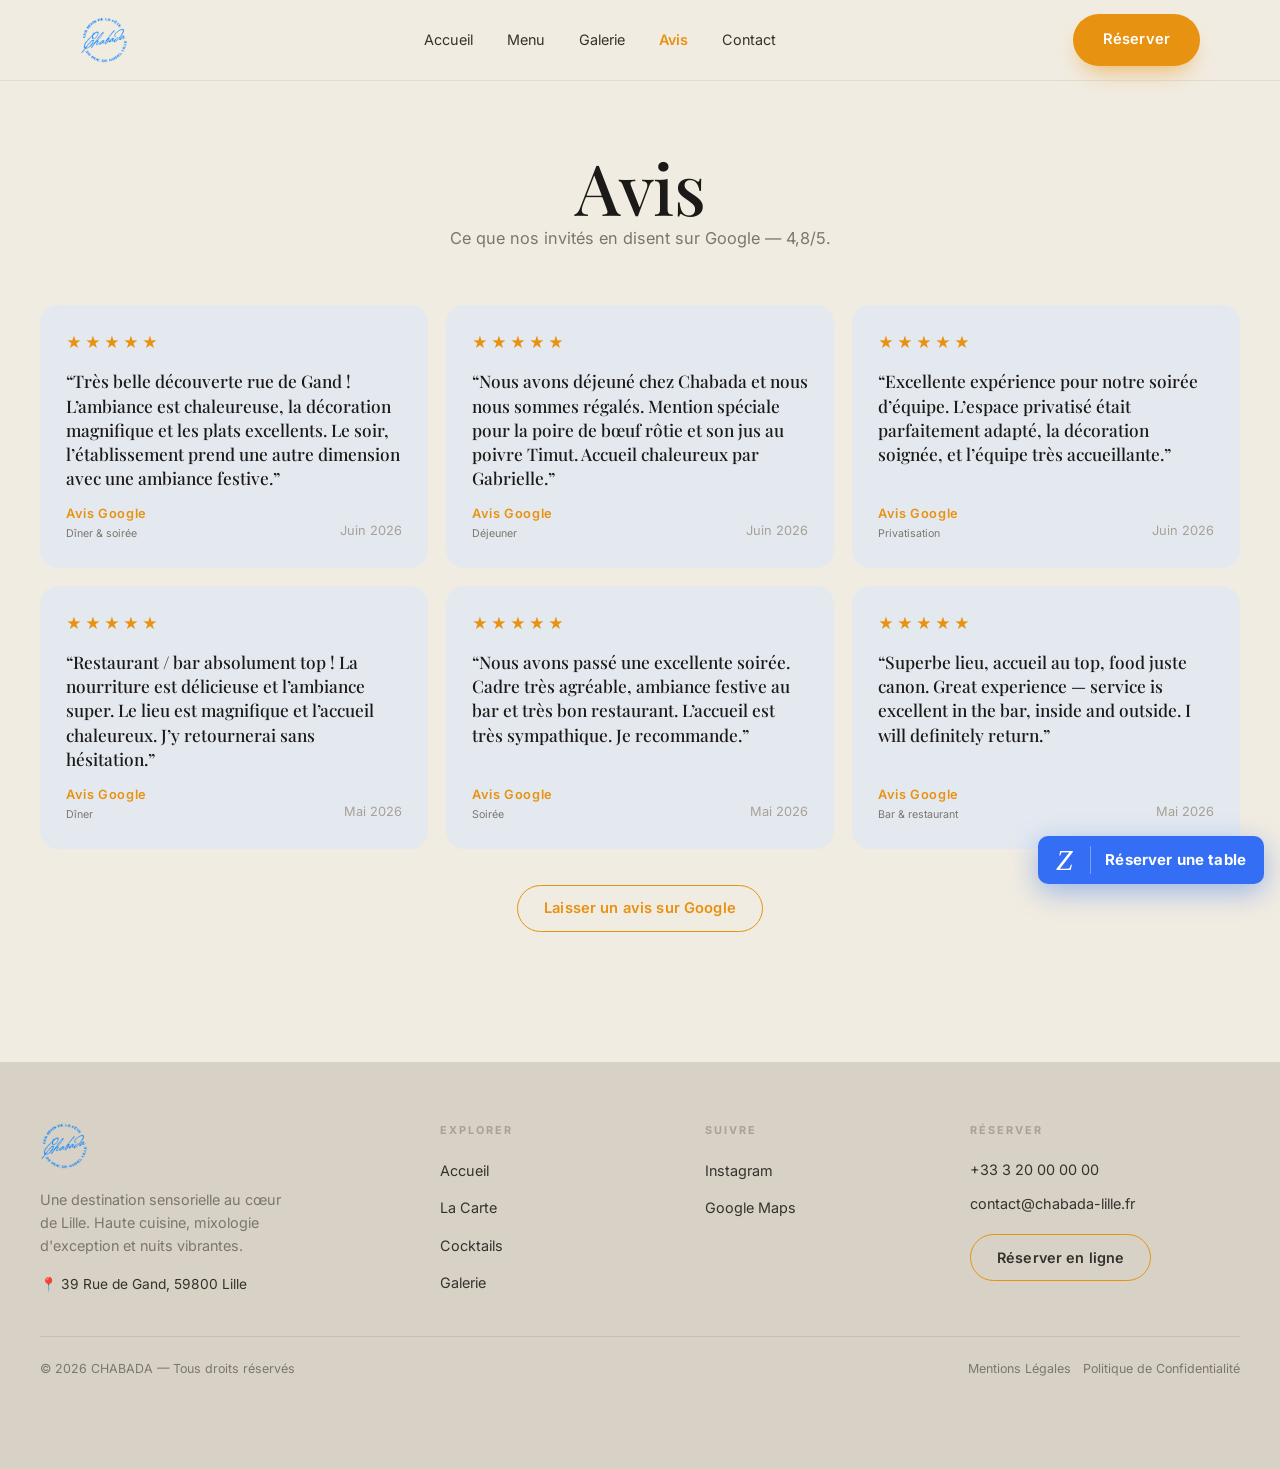
==== avis.html @ d6d0cbfa "Initial commit: site CHABADA pour démo Co-authored-by: Cursor <cursoragent@cursor.com>" ====
<!DOCTYPE html>
<html lang="fr">
<head>
<meta charset="UTF-8" />
<meta name="viewport" content="width=device-width, initial-scale=1.0" />
<title>Avis — CHABADA · Lille</title>
<meta name="description" content="Avis Google sur CHABADA à Lille. Découvrez les expériences partagées par nos invités, rue de Gand." />
<link rel="preconnect" href="https://fonts.googleapis.com" />
<link rel="preconnect" href="https://fonts.gstatic.com" crossorigin />
<link href="https://fonts.googleapis.com/css2?family=Playfair+Display:wght@400;500;600;700&family=Inter:wght@400;500;600&family=Great+Vibes&display=swap" rel="stylesheet" />
<link rel="stylesheet" href="styles.css" />
<link rel="icon" href="favicon.png" />
</head>
<body>

<header class="nav" id="nav">
  <div class="wrap">
    <a class="brand" href="index.html"><img class="brand-badge" src="logo.png" alt="CHABADA — Les sens de la fête" /></a>
    <nav><ul class="nav-links">
      <li><a href="index.html">Accueil</a></li>
      <li><a href="carte.html">Menu</a></li>
      <li><a href="galerie.html">Galerie</a></li>
      <li><a href="avis.html" class="active">Avis</a></li>
      <li><a href="contact.html">Contact</a></li>
    </ul></nav>
    <div class="nav-right"><a href="https://bookings.zenchef.com/results?rid=385591" class="btn btn-primary" target="_blank" rel="noopener noreferrer">Réserver</a></div>
    <button class="nav-toggle" aria-label="Menu"><span></span><span></span><span></span></button>
  </div>
</header>

<section class="wrap page-head avis-head">
  <h1 class="display">Avis</h1>
  <p class="section-lead">Ce que nos invités en disent sur Google — 4,8/5.</p>
</section>

<section class="wrap section" style="padding-top:44px;">
  <div class="reviews-grid reveal">
    <div class="review">
      <div class="stars">★★★★★</div>
      <q>Très belle découverte rue de Gand ! L’ambiance est chaleureuse, la décoration magnifique et les plats excellents. Le soir, l’établissement prend une autre dimension avec une ambiance festive.</q>
      <div class="review-foot"><span class="who">Avis Google<small>Dîner &amp; soirée</small></span><span class="when">Juin 2026</span></div>
    </div>
    <div class="review">
      <div class="stars">★★★★★</div>
      <q>Nous avons déjeuné chez Chabada et nous nous sommes régalés. Mention spéciale pour la poire de bœuf rôtie et son jus au poivre Timut. Accueil chaleureux par Gabrielle.</q>
      <div class="review-foot"><span class="who">Avis Google<small>Déjeuner</small></span><span class="when">Juin 2026</span></div>
    </div>
    <div class="review">
      <div class="stars">★★★★★</div>
      <q>Excellente expérience pour notre soirée d’équipe. L’espace privatisé était parfaitement adapté, la décoration soignée, et l’équipe très accueillante.</q>
      <div class="review-foot"><span class="who">Avis Google<small>Privatisation</small></span><span class="when">Juin 2026</span></div>
    </div>
    <div class="review">
      <div class="stars">★★★★★</div>
      <q>Restaurant / bar absolument top ! La nourriture est délicieuse et l’ambiance super. Le lieu est magnifique et l’accueil chaleureux. J’y retournerai sans hésitation.</q>
      <div class="review-foot"><span class="who">Avis Google<small>Dîner</small></span><span class="when">Mai 2026</span></div>
    </div>
    <div class="review">
      <div class="stars">★★★★★</div>
      <q>Nous avons passé une excellente soirée. Cadre très agréable, ambiance festive au bar et très bon restaurant. L’accueil est très sympathique. Je recommande.</q>
      <div class="review-foot"><span class="who">Avis Google<small>Soirée</small></span><span class="when">Mai 2026</span></div>
    </div>
    <div class="review">
      <div class="stars">★★★★★</div>
      <q>Superbe lieu, accueil au top, food juste canon. Great experience — service is excellent in the bar, inside and outside. I will definitely return.</q>
      <div class="review-foot"><span class="who">Avis Google<small>Bar &amp; restaurant</small></span><span class="when">Mai 2026</span></div>
    </div>
  </div>
  <div class="avis-cta reveal"><a href="https://share.google/hMv1XoTxmGASfq7OC" class="btn btn-ghost" target="_blank" rel="noopener noreferrer">Laisser un avis sur Google</a></div>
</section>

<footer class="footer">
  <div class="wrap footer-main">
    <div class="about">
      <img class="badge-sm" src="logo.png" alt="CHABADA" />
      <p>Une destination sensorielle au cœur de Lille. Haute cuisine, mixologie d'exception et nuits vibrantes.</p>
      <div class="addr">📍 39 Rue de Gand, 59800 Lille</div>
    </div>
    <div class="fcol"><h5>Explorer</h5><ul><li><a href="index.html">Accueil</a></li><li><a href="carte.html">La Carte</a></li><li><a href="carte.html?tab=cocktails">Cocktails</a></li><li><a href="galerie.html">Galerie</a></li></ul></div>
    <div class="fcol"><h5>Suivre</h5><ul>
      <li><a href="https://www.instagram.com/chabada.lille?igsh=djIyaG9nZ2I1MGZv" target="_blank" rel="noopener noreferrer">Instagram</a></li>
      <li><a href="https://share.google/hMv1XoTxmGASfq7OC" target="_blank" rel="noopener noreferrer">Google Maps</a></li>
    </ul></div>
    <div class="fcol"><h5>Réserver</h5><div class="phone"><a href="tel:+33320000000">+33 3 20 00 00 00</a></div><div class="phone"><a href="mailto:contact@chabada-lille.fr">contact@chabada-lille.fr</a></div><a href="https://bookings.zenchef.com/results?rid=385591" class="btn btn-ghost" target="_blank" rel="noopener noreferrer">Réserver en ligne</a></div>
  </div>
  <div class="wrap footer-bottom">
    <span>© 2026 CHABADA — Tous droits réservés</span>
    <span><a href="mentions-legales.html">Mentions Légales</a> &nbsp; <a href="mentions-legales.html#donnees-personnelles">Politique de Confidentialité</a></span>
  </div>
</footer>

<script src="script.js"></script>
<div class="zc-widget-config" data-restaurant="385591" data-lang="fr" data-position="right" data-hide-default-button="true" data-auto-open="false" data-open-delay="0" aria-hidden="true"></div>
<div class="zenchef-reserve-anchor">
  <a class="zenchef-fab zenchef-fab--fixed" href="#" role="button" aria-label="Réserver une table — cliquer pour ouvrir">
    <span class="zenchef-fab__text">Réserver une table</span>
    <span class="zenchef-fab__divider" aria-hidden="true"></span>
    <span class="zenchef-fab__icon" aria-hidden="true">Z</span>
  </a>
</div>
<script src="js/zenchef-reserve.js"></script>
</body>
</html>
---- styles.css ----
/* ============================================================
   CHABADA — Restaurant, Lille
   Design system extracted from Figma
   ============================================================ */

:root {
  --cream:        #F1ECE2;
  --cream-2:      #ECE5D8;
  --card:         #DEE4EC;
  --card-2:       #E4E9F0;
  --ink:          #1B1A18;
  --ink-soft:     #35322D;
  --muted:        #7C776E;
  --muted-2:      #A7A196;
  --amber:        #E89211;
  --amber-hover:  #CE7E07;
  --footer:       #D8D2C6;
  --line:         rgba(27, 26, 24, 0.12);
  --line-soft:    rgba(27, 26, 24, 0.07);
  --radius:       18px;
  --radius-lg:    26px;
  --maxw:         1200px;
  --nav-h:        81px;
  --shadow:       0 24px 60px -30px rgba(27, 26, 24, 0.35);

  --font-serif: "Playfair Display", Georgia, "Times New Roman", serif;
  --font-sans:  "Inter", -apple-system, BlinkMacSystemFont, "Segoe UI", sans-serif;
  --font-script:"Great Vibes", cursive;
}

* { box-sizing: border-box; margin: 0; padding: 0; }

html { scroll-behavior: smooth; }

body {
  font-family: var(--font-sans);
  background: var(--cream);
  color: var(--ink);
  line-height: 1.6;
  -webkit-font-smoothing: antialiased;
  text-rendering: optimizeLegibility;
  overflow-x: hidden;
}

img { max-width: 100%; display: block; }
a { color: inherit; text-decoration: none; }
button { font-family: inherit; cursor: pointer; }

.wrap { width: 100%; max-width: var(--maxw); margin: 0 auto; padding: 0 40px; }

/* ---------- Typography ---------- */
.display {
  font-family: var(--font-serif);
  font-weight: 500;
  line-height: 1.05;
  letter-spacing: -0.01em;
  color: var(--ink);
}
h1.display { font-size: clamp(2.6rem, 6vw, 4.4rem); }
h2.display { font-size: clamp(2rem, 4vw, 2.9rem); }

.script { font-family: var(--font-script); font-weight: 400; }

.eyebrow {
  font-size: 0.72rem;
  letter-spacing: 0.22em;
  text-transform: uppercase;
  color: var(--amber);
  font-weight: 600;
}
.section-lead {
  color: var(--muted);
  max-width: 560px;
  font-size: 1.02rem;
  margin-top: 14px;
}

/* ---------- Buttons ---------- */
.btn {
  display: inline-flex;
  align-items: center;
  gap: 10px;
  border: none;
  border-radius: 999px;
  padding: 14px 30px;
  font-size: 0.92rem;
  font-weight: 600;
  letter-spacing: 0.01em;
  transition: transform .18s ease, background .18s ease, box-shadow .18s ease;
}
.btn-primary { background: var(--amber); color: #fff; box-shadow: 0 12px 24px -10px rgba(232,146,17,.7); }
.btn-primary:hover { background: var(--amber-hover); transform: translateY(-2px); }
.btn-ghost { background: transparent; border: 1.5px solid var(--amber); color: var(--amber); padding: 11px 26px; }
.btn-ghost:hover { background: var(--amber); color: #fff; }
.btn-block { width: 100%; justify-content: center; }
.btn-lg { padding: 17px 40px; }

/* ---------- Top navigation ---------- */
.nav {
  position: sticky;
  top: 0;
  z-index: 50;
  height: var(--nav-h);
  display: flex;
  align-items: center;
  background: rgba(241, 236, 226, 0.82);
  backdrop-filter: blur(14px);
  border-bottom: 1px solid var(--line-soft);
}
.nav .wrap { display: flex; align-items: center; justify-content: space-between; }
.brand { display: flex; align-items: center; gap: 12px; }
.brand-badge { width: 48px; height: 48px; object-fit: contain; display: block; }
.nav-links { display: flex; gap: 34px; list-style: none; }
.nav-links a {
  font-size: 0.9rem;
  color: var(--ink-soft);
  position: relative;
  padding: 4px 0;
  transition: color .15s ease;
}
.nav-links a:hover { color: var(--ink); }
.nav-links a.active { color: var(--amber); font-weight: 600; }
.nav-right { display: flex; align-items: center; gap: 22px; }
.nav-toggle { display: none; background: none; border: none; }
.nav-toggle span { display: block; width: 24px; height: 2px; background: var(--ink); margin: 5px 0; transition: .25s; }

/* ---------- Hero (home) ---------- */
.hero {
  position: relative;
  min-height: 540px;
  border-radius: 0;
  overflow: hidden;
  display: flex;
  align-items: center;
  justify-content: center;
  text-align: center;
  color: #fff;
  margin-top: 24px;
}
.hero-media { position: absolute; inset: 0; }
.hero-media img { width: 100%; height: 100%; object-fit: cover; }
.hero-media::after {
  content: "";
  position: absolute; inset: 0;
  background: rgba(10,8,6,.55);
}
.hero-inner { position: relative; z-index: 2; padding: 40px 24px; }
.hero .eyebrow { color: #f0c987; }
.hero h1 { color: #fff; margin: 6px 0 30px; }
.hero .script-mark { font-family: var(--font-script); font-size: 2.6rem; color: #f0c987; display: block; line-height: 1.1; }
.rounded-section { border-radius: var(--radius-lg); overflow: hidden; }

/* generic section spacing */
.section { padding: 90px 0; }
.section-head { margin-bottom: 46px; }
.section-head.center { text-align: center; }
.section-head.center .section-lead { margin-left: auto; margin-right: auto; }

/* ---------- Panels / cards ---------- */
.panel {
  background: var(--card);
  border-radius: var(--radius);
  padding: 36px;
}
.panel-2 { background: var(--card-2); }

/* Infos pratiques */
.infos .section-head { margin-bottom: 30px; }
.infos .info-grid { max-width: 920px; margin: 0 auto; gap: 18px; }
.infos .panel { padding: 28px 30px; }
.infos .panel h3 { font-size: 1.25rem; margin-bottom: 18px; }
.infos .info-list { gap: 12px; }
.info-grid { display: grid; grid-template-columns: 1fr 1fr; gap: 24px; margin-top: 34px; }
.info-list { list-style: none; display: grid; gap: 18px; }
.info-list li { display: flex; align-items: center; gap: 12px; color: var(--ink-soft); font-size: .95rem; }
.info-list .ico { flex: none; width: 8px; height: 8px; border-radius: 50%; background: var(--amber); margin: 0 6px; }
.panel h3 { font-family: var(--font-serif); font-size: 1.4rem; font-weight: 500; margin-bottom: 22px; display: flex; flex-wrap: wrap; align-items: center; gap: 10px 18px; }
.hours-row { display: flex; justify-content: space-between; padding: 6px 0; font-size: .95rem; color: var(--ink-soft); }
.hours-row .day { color: var(--muted); }
.status-open { font-family: var(--font-sans); color: var(--amber); font-size: .7rem; letter-spacing: .12em; text-transform: uppercase; font-weight: 600; padding: 6px 12px; border: 1px solid currentColor; border-radius: 999px; line-height: 1; }

/* ---------- Carte category cards (home) ---------- */
.carte-grid { display: grid; grid-template-columns: 1fr 1fr; gap: 18px; max-width: 920px; margin: 0 auto; }
.carte-card {
  position: relative;
  height: 190px;
  border-radius: var(--radius);
  overflow: hidden;
  display: flex;
  align-items: flex-end;
}
.carte-card img { position: absolute; inset: 0; width: 100%; height: 100%; object-fit: cover; transition: transform .6s ease; }
.carte-card::after { content:""; position:absolute; inset:0; background: linear-gradient(180deg, transparent 30%, rgba(8,6,4,.8) 100%); }
.carte-card span {
  position: relative; z-index: 2; color: #fff;
  font-family: var(--font-serif); font-size: 1.5rem; font-weight: 500;
  padding: 22px;
}
.carte-card:hover img { transform: scale(1.06); }

/* ---------- Contact / map / form ---------- */
.contact-grid { display: grid; grid-template-columns: 1fr 1fr; gap: 18px; max-width: 920px; margin: 0 auto; }
.map-card { border-radius: var(--radius); overflow: hidden; background: #e7e2d7; min-height: 260px; position: relative; }
.map-card img { width: 100%; height: 100%; object-fit: cover; filter: grayscale(.2); }
.map-meta { padding: 20px 4px 0; }
.map-meta .label { font-size: .68rem; letter-spacing: .18em; text-transform: uppercase; color: var(--muted-2); }
.map-meta .addr { font-family: var(--font-serif); font-size: 1.3rem; margin: 6px 0 16px; }

.form { display: grid; gap: 22px; }
.field { display: grid; gap: 8px; }
.field label { font-size: .68rem; letter-spacing: .16em; text-transform: uppercase; color: var(--muted); font-weight: 600; }
.field input, .field textarea, .field select {
  font-family: inherit; font-size: .98rem; color: var(--ink);
  background: transparent; border: none; border-bottom: 1.5px solid var(--line);
  padding: 10px 2px; outline: none; transition: border-color .2s;
}
.field input:focus, .field textarea:focus, .field select:focus { border-color: var(--amber); }
.field textarea { resize: vertical; min-height: 60px; }
.form-row { display: grid; grid-template-columns: 1fr 1fr; gap: 22px; }

/* ---------- La Carte (menu) ---------- */
.page-head .menu-mode { margin-top: 20px; }
.menu-mode {
  display: flex;
  flex-wrap: wrap;
  align-items: baseline;
  gap: 28px;
}
.menu-mode-link {
  display: inline-block;
  font-family: var(--font-serif);
  font-size: 1.15rem;
  font-weight: 500;
  line-height: 1.3;
  color: var(--muted);
  background: transparent;
  box-shadow: none;
  padding: 0 0 4px;
  margin: 0;
  text-decoration: none;
  appearance: none;
  -webkit-appearance: none;
  border-top: 0;
  border-left: 0;
  border-right: 0;
  border-bottom: 2px solid transparent;
}
.menu-mode-link:hover { color: var(--ink); }
.menu-mode-link.is-active {
  color: var(--ink);
  border-bottom-color: #E89211;
}
.menu-tabs { display: flex; flex-wrap: wrap; gap: 22px; align-items: center; margin: 8px 0 44px; }
.tab[hidden] { display: none !important; }
.tab {
  display: inline;
  border: 0;
  background: none;
  box-shadow: none;
  appearance: none;
  -webkit-appearance: none;
  padding: 0;
  border-radius: 0;
  color: var(--muted);
  font-size: .92rem;
  font-weight: 500;
}
.tab:hover { background: none; color: var(--ink); }
.tab.active { background: none; color: var(--ink); }
.search-box { margin-left: auto; display: flex; align-items: center; gap: 8px; background: #fff; border-radius: 999px; padding: 9px 18px; border: 1px solid var(--line); }
.search-box input { border: none; outline: none; background: transparent; font-family: inherit; font-size: .9rem; }
.menu-layout { display: grid; grid-template-columns: 1.15fr 0.85fr; gap: 46px; align-items: start; }
.menu-list { display: grid; }
.menu-item { padding: 22px 0; border-bottom: 1px solid var(--line-soft); }
.menu-item--has-image { cursor: pointer; transition: background .15s ease; border-radius: 10px; padding-left: 10px; padding-right: 10px; margin-left: -10px; margin-right: -10px; }
.menu-item--has-image:hover { background: rgba(0,0,0,.03); }
.menu-item-head { display: flex; justify-content: space-between; align-items: baseline; gap: 16px; }
.menu-item-head h4 { font-family: var(--font-serif); font-size: 1.3rem; font-weight: 500; }
.menu-item-head .price { color: var(--amber); font-weight: 600; white-space: nowrap; }
.menu-item p { color: var(--muted); font-size: .86rem; margin-top: 8px; max-width: 460px; }
.menu-item-allergens { font-size: .78rem !important; color: var(--muted-2) !important; }
.menu-empty { color: var(--muted); font-size: .95rem; padding: 28px 0; }
.contact-direct { display: grid; gap: 28px; }
.contact-direct h3 { font-family: var(--font-serif); font-size: 1.7rem; font-weight: 500; }
.contact-direct .contact-line { display: grid; gap: 6px; }
.contact-direct .contact-line .label { font-size: .68rem; letter-spacing: .18em; text-transform: uppercase; color: var(--muted-2); }
.contact-direct .contact-line a { color: var(--ink-soft); font-size: 1.15rem; font-family: var(--font-serif); }
.contact-direct .contact-line a:hover { color: var(--amber); }
.legal-doc { max-width: 720px; padding-bottom: 80px; }
.legal-doc-title { font-family: var(--font-serif); font-size: clamp(2rem, 4vw, 2.8rem); font-weight: 500; margin-bottom: 10px; }
.legal-doc-updated { color: var(--muted); font-size: .9rem; margin-bottom: 36px; }
.legal-section { display: grid; gap: 16px; }
.legal-section h2 { font-family: var(--font-serif); font-size: 1.4rem; font-weight: 500; }
.legal-section p { color: var(--ink-soft); line-height: 1.65; }
.legal-section a { color: var(--amber); }
.legal-doc-back { margin-top: 40px; }
.legal-doc-back a { color: var(--ink-soft); }
.menu-feature { position: relative; border-radius: var(--radius); overflow: hidden; min-height: 420px; display: flex; align-items: flex-end; color: #fff; position: sticky; top: 110px; }
.menu-feature img { position: absolute; inset: 0; width: 100%; height: 100%; object-fit: cover; }
.menu-feature::after { content:""; position:absolute; inset:0; background: linear-gradient(180deg, transparent 40%, rgba(6,5,4,.82) 100%); }
.menu-feature .cap { position: relative; z-index: 2; padding: 28px; }
.menu-feature .cap small { font-size: .68rem; letter-spacing: .18em; text-transform: uppercase; color: #f0c987; }
.menu-feature .cap h3 { font-family: var(--font-serif); font-size: 1.8rem; font-weight: 500; margin-top: 6px; }

/* ---------- Galerie ---------- */
.gallery { columns: 4; column-gap: 14px; }
.gallery figure { break-inside: avoid; margin-bottom: 14px; border-radius: var(--radius); overflow: hidden; }
.gallery img { width: 100%; transition: transform .6s ease; }
.gallery figure:hover img { transform: scale(1.05); }

/* ---------- Avis ---------- */
.avis-head { text-align: center; }
.avis-head h1 { justify-content: center; }
.avis-head .section-lead { margin: 0 auto; }
.avis-cta { text-align: center; margin-top: 36px; }
.reviews-grid { display: grid; grid-template-columns: repeat(3, 1fr); gap: 18px; }
.review {
  background: var(--card-2); border-radius: var(--radius); padding: 26px;
  display: flex; flex-direction: column; gap: 14px;
}
.review.tall { grid-row: span 1; }
.stars { color: var(--amber); letter-spacing: 3px; font-size: .95rem; }
.review q { font-family: var(--font-serif); font-size: 1.08rem; font-weight: 500; line-height: 1.4; quotes: "“" "”"; }
.review-foot { display: flex; justify-content: space-between; align-items: flex-end; margin-top: auto; }
.review-foot .who { color: var(--amber); font-weight: 600; font-size: .8rem; letter-spacing: .05em; }
.review-foot .who small { display:block; color: var(--muted); font-weight: 400; letter-spacing: 0; }
.review-foot .when { color: var(--muted-2); font-size: .8rem; }
.review-media { position: relative; overflow: hidden; padding: 0; min-height: 300px; display:flex; align-items:flex-end; color:#fff; }
.review-media img { position:absolute; inset:0; width:100%; height:100%; object-fit:cover; }
.review-media::after { content:""; position:absolute; inset:0; background: linear-gradient(180deg,transparent 45%, rgba(6,5,4,.8)); }
.review-media h3 { position: relative; z-index:2; font-family: var(--font-serif); font-size:1.5rem; font-weight:500; padding: 26px; }

/* ---------- Reservation ---------- */
.reserve-wrap { min-height: calc(100vh - var(--nav-h)); display: grid; place-items: center; padding: 60px 0; }
.reserve-card {
  width: 100%; max-width: 520px; background: var(--cream-2);
  border-radius: var(--radius-lg); padding: 46px; box-shadow: var(--shadow);
}
.reserve-card .badge-lg { width: 72px; height: 72px; object-fit: contain; display:block; margin-bottom: 22px; }
.reserve-card h2 { font-family: var(--font-serif); font-weight: 500; font-size: 2rem; margin-bottom: 30px; }

/* ---------- Page header (inner pages) ---------- */
.page-head { padding-block: 70px 10px; }
.center-head { text-align: center; }
.center-head h1 { justify-content: center; }
.center-head .section-lead { margin: 0 auto; }
.page-head h1 { display: flex; align-items: baseline; gap: 18px; flex-wrap: wrap; }
.page-head .script { font-size: clamp(2.4rem,5vw,3.6rem); color: var(--ink); font-weight: 400; }

/* ---------- Footer ---------- */
.footer { background: var(--footer); margin-top: 40px; }
.footer-main { display: grid; grid-template-columns: 1.6fr 1fr 1fr 1.2fr; gap: 40px; padding: 60px 0 40px; }
.footer .about { max-width: 260px; color: var(--muted); font-size: .9rem; }
.footer .about .badge-sm { width: 48px; height: 48px; object-fit: contain; display:block; margin-bottom: 18px; }
.footer .addr { display:flex; gap:8px; align-items:center; margin-top: 16px; color: var(--ink-soft); font-size: .86rem; }
.footer col, .footer .fcol { display: block; }
.fcol h5 { font-size: .68rem; letter-spacing: .18em; text-transform: uppercase; color: var(--muted-2); margin-bottom: 18px; }
.fcol ul { list-style: none; display: grid; gap: 12px; }
.fcol a { color: var(--ink-soft); font-size: .9rem; }
.fcol a:hover { color: var(--amber); }
.footer .phone { color: var(--ink-soft); font-size: .95rem; margin-bottom: 10px; }
.footer .phone a { color: inherit; }
.footer .fcol .btn { margin-top: 8px; }
.footer-bottom { border-top: 1px solid rgba(27,26,24,.1); padding: 22px 0 90px; display: flex; justify-content: space-between; font-size: .78rem; color: var(--muted); }
.footer-bottom a { color: var(--muted); }
.footer-bottom a:hover { color: var(--ink); }

/* ---------- Reveal animation (progressive enhancement) ---------- */
/* Content is visible by default; only hidden once JS confirms it can animate it back in. */
.js .reveal { opacity: 0; transform: translateY(22px); transition: opacity .7s ease, transform .7s ease; }
.js .reveal.in { opacity: 1; transform: none; }
@media (prefers-reduced-motion: reduce) {
  .js .reveal { opacity: 1; transform: none; transition: none; }
}

/* ---------- Responsive ---------- */
@media (max-width: 900px) {
  .wrap { padding: 0 22px; }
  .nav-links, .nav-right .btn { display: none; }
  .nav-toggle { display: block; }
  .nav.open .nav-links {
    display: flex; position: absolute; top: var(--nav-h); left: 0; right: 0;
    flex-direction: column; gap: 4px; background: var(--cream); padding: 18px 22px;
    border-bottom: 1px solid var(--line);
  }
  .nav.open .nav-right { display: flex; }
  .info-grid, .carte-grid, .contact-grid, .reviews-grid, .menu-layout, .form-row { grid-template-columns: 1fr; }
  .gallery { columns: 3; }
  .footer-main { grid-template-columns: 1fr 1fr; gap: 30px; }
  .section { padding: 60px 0; }
  .menu-feature { position: static; min-height: 300px; }
  .footer .about { grid-column: 1 / -1; }
}
@media (max-width: 520px) {
  .gallery { columns: 2; column-gap: 10px; }
  .gallery figure { margin-bottom: 10px; }
  .footer-main { grid-template-columns: 1fr; }
  .reserve-card { padding: 30px 24px; }
  .panel { padding: 26px; }
}

/* ---------- Zenchef (même bouton que Resto open soon) ---------- */
.zenchef-fab {
  display: inline-flex;
  align-items: center;
  min-height: 48px;
  padding: 0;
  border: 0;
  border-radius: 10px;
  background: #336ef5;
  color: #fff;
  text-decoration: none;
  box-shadow: 0 8px 28px rgba(33, 102, 232, 0.4);
  transition: transform .2s ease, box-shadow .2s ease;
}
.zenchef-reserve-anchor {
  position: fixed;
  right: max(16px, env(safe-area-inset-right, 0px));
  bottom: max(16px, env(safe-area-inset-bottom, 0px));
  z-index: 9999;
  display: flex;
  flex-direction: column;
  align-items: flex-end;
  gap: 12px;
}
.zenchef-reserve-anchor .zenchef-fab--fixed {
  position: relative;
  left: auto !important;
  right: auto !important;
  bottom: auto !important;
  top: auto !important;
  flex-direction: row-reverse;
}
.zenchef-fab--fixed {
  position: fixed;
  left: auto !important;
  right: max(16px, env(safe-area-inset-right, 0px)) !important;
  bottom: max(16px, env(safe-area-inset-bottom, 0px)) !important;
  top: auto !important;
  flex-direction: row-reverse;
  z-index: 9999;
}
body .zc-widget-button,
body .zc-floating-button,
body [data-zc-floating],
body button[class*="zc-"]:not(.zenchef-fab),
body a[class*="zc-"][class*="button"]:not(.zenchef-fab),
body div[class*="zc-floating"]:not(.zenchef-fab),
body div[class*="zc-button"]:not(.zenchef-fab) {
  display: none !important;
  visibility: hidden !important;
  pointer-events: none !important;
}
.zc-booking-panel-positioned { pointer-events: auto !important; visibility: visible !important; background: transparent !important; box-shadow: none !important; border: 0 !important; border-radius: 0 !important; }
html.zc-panel-above-fab iframe.zc-booking-panel-positioned { min-height: 440px; background: transparent !important; }
html:not(.zc-user-opened) iframe[src*="zenchef"],
html:not(.zc-user-opened) iframe[src*="bookings.zenchef"] {
  display: none !important;
  visibility: hidden !important;
  pointer-events: none !important;
}
.zenchef-fab:hover { transform: translateY(-2px); box-shadow: 0 12px 36px rgba(33, 102, 232, .5); color: #fff; }
.zenchef-fab:focus-visible { outline: 2px solid var(--ink); outline-offset: 3px; }
.zenchef-fab__icon {
  display: flex; align-items: center; justify-content: center;
  width: 52px; flex-shrink: 0;
  font-family: Georgia, "Times New Roman", serif;
  font-size: 30px; font-style: italic; font-weight: 400; line-height: 1; color: #fff;
}
.zenchef-fab__divider { width: 1px; height: 28px; flex-shrink: 0; background: rgba(255,255,255,.35); }
.zenchef-fab__text {
  padding: 0 18px 0 14px;
  font-family: var(--font-sans);
  font-size: 15px; font-weight: 700; line-height: 1.2; letter-spacing: .01em;
  white-space: nowrap; color: #fff;
}
@media (max-width: 480px) {
  .zenchef-fab { min-height: 44px; }
  .zenchef-fab__icon { width: 46px; font-size: 26px; }
  .zenchef-fab__text { padding: 0 14px 0 12px; font-size: 14px; }
}
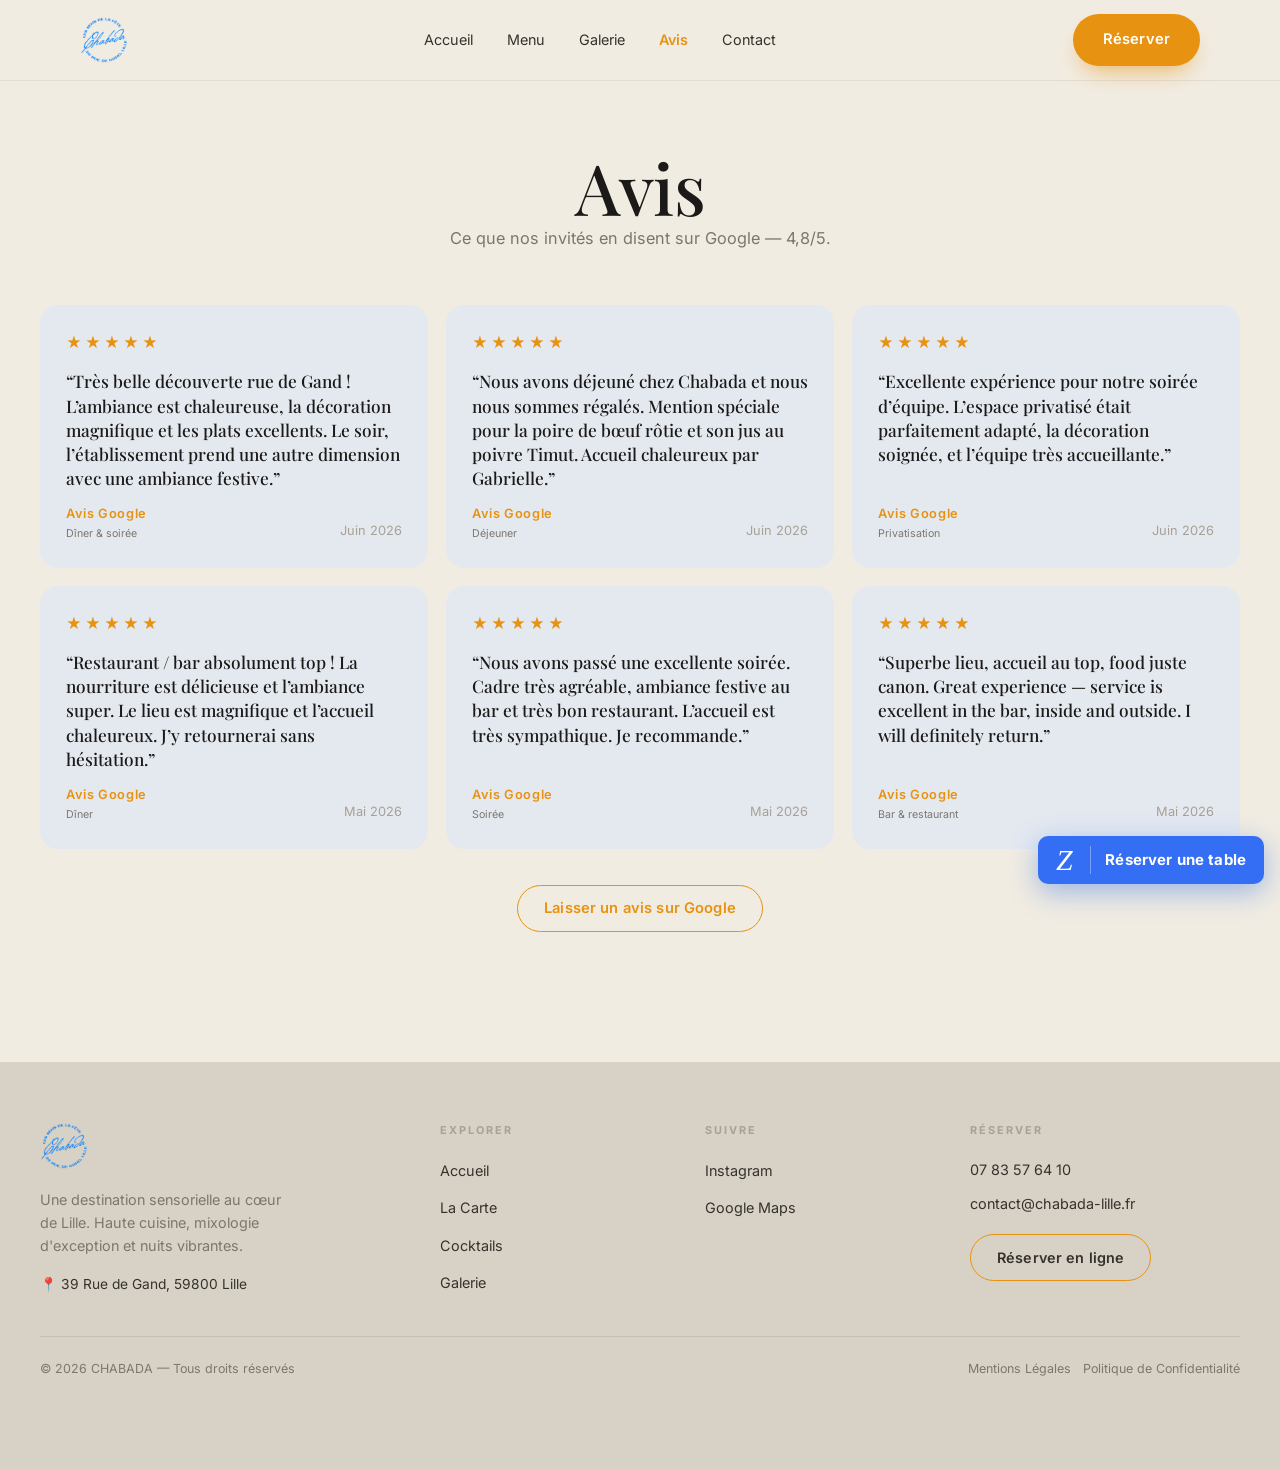
==== commit 3da851f2: "Simplifie le texte galerie et complete les mentions legales. Co-authored-by: Cursor <cursoragent@cur" ====
--- a/avis.html
+++ b/avis.html
@@ -1,4 +1,4 @@
-<!DOCTYPE html>
+﻿<!DOCTYPE html>
 <html lang="fr">
 <head>
 <meta charset="UTF-8" />
@@ -81,7 +81,7 @@
       <li><a href="https://www.instagram.com/chabada.lille?igsh=djIyaG9nZ2I1MGZv" target="_blank" rel="noopener noreferrer">Instagram</a></li>
       <li><a href="https://share.google/hMv1XoTxmGASfq7OC" target="_blank" rel="noopener noreferrer">Google Maps</a></li>
     </ul></div>
-    <div class="fcol"><h5>Réserver</h5><div class="phone"><a href="tel:+33320000000">+33 3 20 00 00 00</a></div><div class="phone"><a href="mailto:contact@chabada-lille.fr">contact@chabada-lille.fr</a></div><a href="https://bookings.zenchef.com/results?rid=385591" class="btn btn-ghost" target="_blank" rel="noopener noreferrer">Réserver en ligne</a></div>
+    <div class="fcol"><h5>Réserver</h5><div class="phone"><a href="tel:+33783576410">07 83 57 64 10</a></div><div class="phone"><a href="mailto:contact@chabada-lille.fr">contact@chabada-lille.fr</a></div><a href="https://bookings.zenchef.com/results?rid=385591" class="btn btn-ghost" target="_blank" rel="noopener noreferrer">Réserver en ligne</a></div>
   </div>
   <div class="wrap footer-bottom">
     <span>© 2026 CHABADA — Tous droits réservés</span>
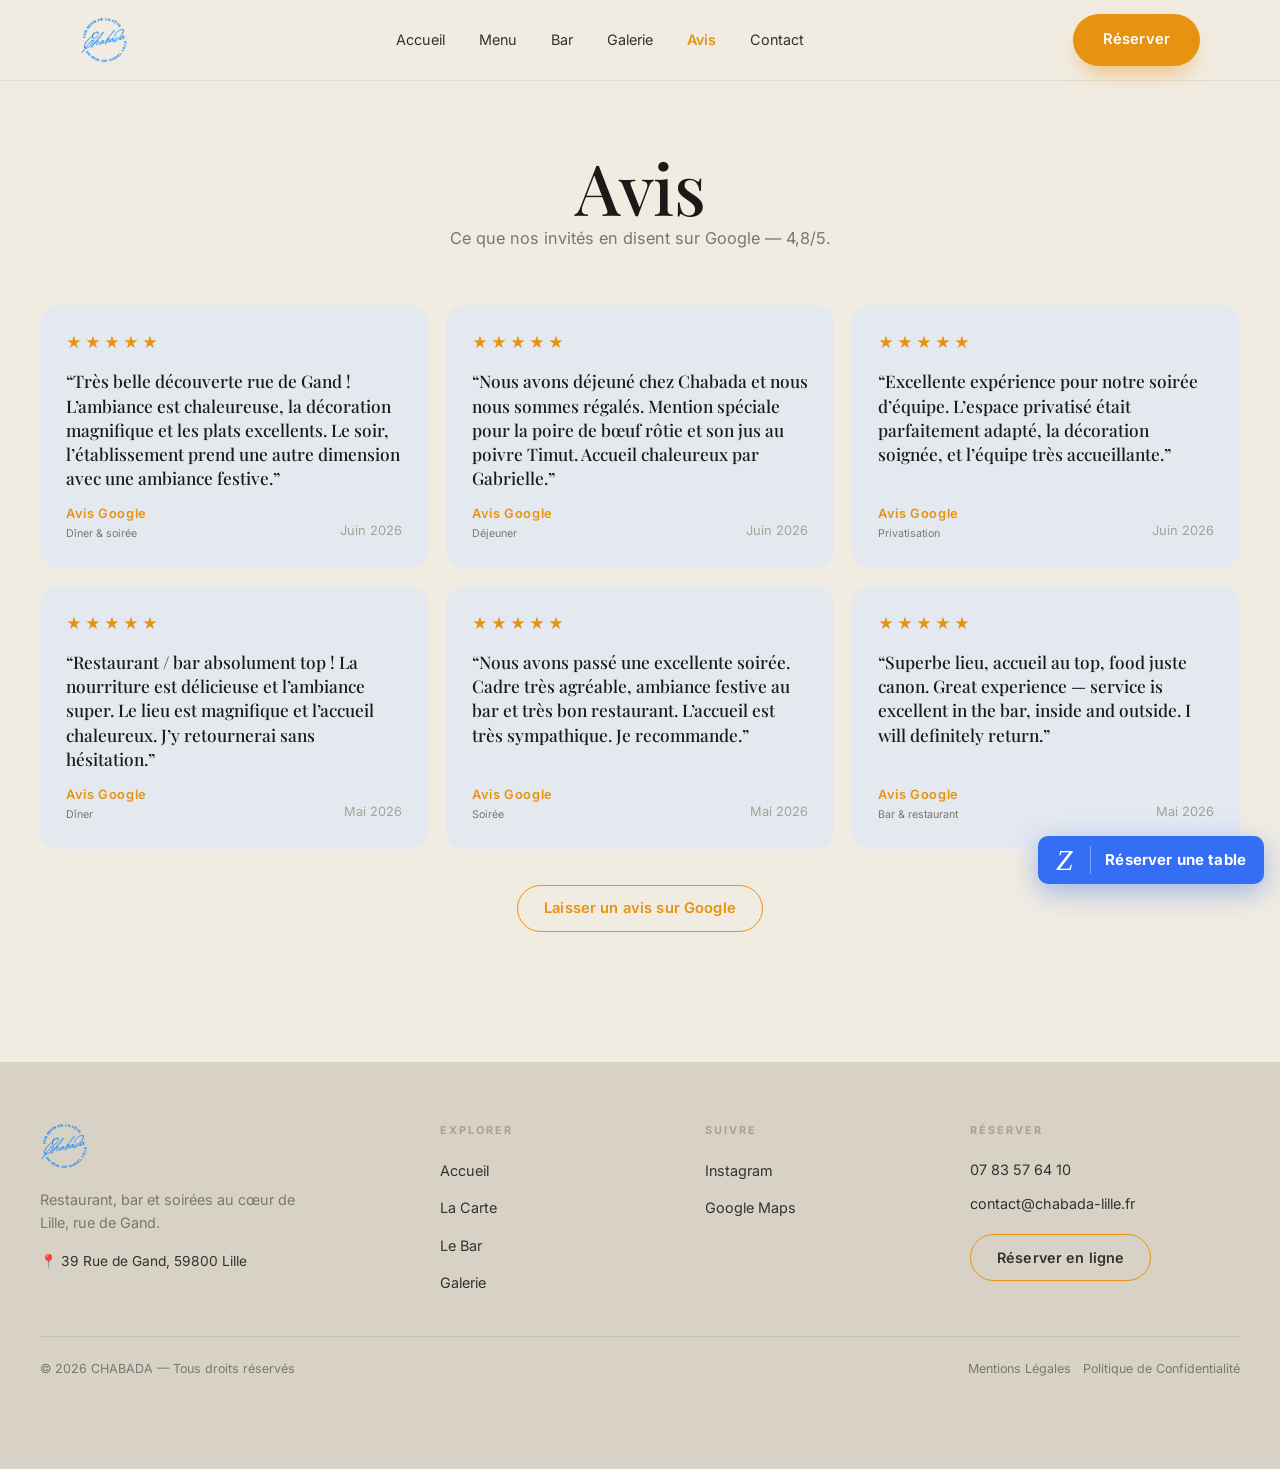
==== commit 9d5d0a6a: "Accueil Restaurant / Bar, nouvelle page Bar et vrais horaires. - Accueil : grande image coupée en de" ====
--- a/avis.html
+++ b/avis.html
@@ -1,4 +1,4 @@
-﻿<!DOCTYPE html>
+<!DOCTYPE html>
 <html lang="fr">
 <head>
 <meta charset="UTF-8" />
@@ -8,7 +8,7 @@
 <link rel="preconnect" href="https://fonts.googleapis.com" />
 <link rel="preconnect" href="https://fonts.gstatic.com" crossorigin />
 <link href="https://fonts.googleapis.com/css2?family=Playfair+Display:wght@400;500;600;700&family=Inter:wght@400;500;600&family=Great+Vibes&display=swap" rel="stylesheet" />
-<link rel="stylesheet" href="styles.css" />
+<link rel="stylesheet" href="styles.css?v=bar1" />
 <link rel="icon" href="favicon.png" />
 </head>
 <body>
@@ -19,6 +19,7 @@
     <nav><ul class="nav-links">
       <li><a href="index.html">Accueil</a></li>
       <li><a href="carte.html">Menu</a></li>
+      <li><a href="bar.html">Bar</a></li>
       <li><a href="galerie.html">Galerie</a></li>
       <li><a href="avis.html" class="active">Avis</a></li>
       <li><a href="contact.html">Contact</a></li>
@@ -73,10 +74,10 @@
   <div class="wrap footer-main">
     <div class="about">
       <img class="badge-sm" src="logo.png" alt="CHABADA" />
-      <p>Une destination sensorielle au cœur de Lille. Haute cuisine, mixologie d'exception et nuits vibrantes.</p>
+      <p>Restaurant, bar et soirées au cœur de Lille, rue de Gand.</p>
       <div class="addr">📍 39 Rue de Gand, 59800 Lille</div>
     </div>
-    <div class="fcol"><h5>Explorer</h5><ul><li><a href="index.html">Accueil</a></li><li><a href="carte.html">La Carte</a></li><li><a href="carte.html?tab=cocktails">Cocktails</a></li><li><a href="galerie.html">Galerie</a></li></ul></div>
+    <div class="fcol"><h5>Explorer</h5><ul><li><a href="index.html">Accueil</a></li><li><a href="carte.html">La Carte</a></li><li><a href="bar.html">Le Bar</a></li><li><a href="galerie.html">Galerie</a></li></ul></div>
     <div class="fcol"><h5>Suivre</h5><ul>
       <li><a href="https://www.instagram.com/chabada.lille?igsh=djIyaG9nZ2I1MGZv" target="_blank" rel="noopener noreferrer">Instagram</a></li>
       <li><a href="https://share.google/hMv1XoTxmGASfq7OC" target="_blank" rel="noopener noreferrer">Google Maps</a></li>
--- a/styles.css
+++ b/styles.css
@@ -479,3 +479,58 @@
   .zenchef-fab__icon { width: 46px; font-size: 26px; }
   .zenchef-fab__text { padding: 0 14px 0 12px; font-size: 14px; }
 }
+
+/* ---------- Accueil : Restaurant / Bar ---------- */
+.split-hero { position: relative; display: flex; margin-top: 24px; height: calc(100svh - var(--nav-h) - 48px); min-height: 520px; max-height: 760px; color: #fff; }
+.split-half { position: relative; flex: 1; display: flex; align-items: center; justify-content: center; text-align: center; overflow: hidden; transition: flex .5s ease; }
+.split-half + .split-half { border-left: 1px solid rgba(255,255,255,.25); }
+.split-half img { position: absolute; inset: 0; width: 100%; height: 100%; object-fit: cover; transition: transform .8s ease; }
+.split-half::after { content: ""; position: absolute; inset: 0; background: rgba(10,8,6,.5); }
+.split-half:hover { flex: 1.25; }
+.split-half:hover img { transform: scale(1.04); }
+.split-body { position: relative; z-index: 2; padding: 250px 30px 40px; display: grid; gap: 8px; justify-items: center; }
+.split-label { font-size: .7rem; letter-spacing: .2em; text-transform: uppercase; color: #f0c987; font-weight: 600; }
+.split-body h2 { font-family: var(--font-serif); font-weight: 500; font-size: clamp(1.8rem, 3vw, 2.5rem); line-height: 1.1; }
+.split-body p { font-size: .92rem; color: rgba(255,255,255,.82); }
+.split-link { margin-top: 8px; font-family: var(--font-serif); font-size: 1.05rem; padding-bottom: 3px; border-bottom: 2px solid var(--amber); }
+.split-tagline { position: absolute; z-index: 3; top: 30px; left: 0; right: 0; text-align: center; pointer-events: none; }
+.split-tagline .script-mark { display: block; padding-top: .15em; font-family: "Monsieur La Doulaise", cursive; font-weight: 400; font-size: clamp(4.5rem, 9vw, 7.5rem); line-height: 1; color: #f0c987; text-shadow: 0 2px 18px rgba(0,0,0,.35); }
+.split-tagline h1 { color: #fff; font-size: clamp(2rem, 4vw, 3rem); margin-top: -6px; }
+@media (max-width: 900px) {
+  .split-hero { flex-direction: column; height: auto; max-height: none; min-height: 0; }
+  .split-tagline { position: relative; top: auto; background: var(--ink); padding: 28px 20px 24px; }
+  .split-tagline .script-mark { font-size: 4.2rem; }
+  .split-half { min-height: 300px; }
+  .split-half + .split-half { border-left: 0; border-top: 1px solid rgba(255,255,255,.25); }
+  .split-half:hover { flex: 1; }
+  .split-body { padding: 40px 24px; }
+}
+
+/* ---------- Page Bar ---------- */
+.bar-hero { position: relative; margin-top: 24px; height: min(62svh, 560px); min-height: 380px; display: flex; align-items: flex-end; color: #fff; }
+.bar-hero img { position: absolute; inset: 0; width: 100%; height: 100%; object-fit: cover; }
+.bar-hero::after { content: ""; position: absolute; inset: 0; background: linear-gradient(180deg, rgba(10,8,6,.2) 30%, rgba(10,8,6,.8) 100%); }
+.bar-hero-inner { position: relative; z-index: 2; padding: 44px 48px; max-width: 640px; }
+.bar-hero .script-mark { font-family: var(--font-script); font-size: 2.6rem; color: #f0c987; display: block; line-height: 1.1; }
+.bar-hero h1 { color: #fff; font-size: clamp(2.2rem, 5vw, 3.6rem); margin: 4px 0 12px; }
+.bar-hero p { color: rgba(255,255,255,.85); }
+.bar-intro { display: grid; grid-template-columns: 1.1fr .9fr; gap: 48px; align-items: end; max-width: 920px; margin: 0 auto; }
+.bar-intro .eyebrow { display: block; margin-bottom: 12px; }
+.bar-intro .section-lead { margin: 0; }
+.bar-carte .section-head { margin-bottom: 34px; }
+.bar-cols { display: grid; grid-template-columns: 1fr 1fr; gap: 56px; max-width: 920px; margin: 0 auto; }
+.bar-cat { font-family: var(--font-serif); font-size: 1.35rem; font-weight: 500; margin: 28px 0 6px; padding-bottom: 8px; border-bottom: 2px solid var(--amber); display: inline-block; }
+.bar-cols > div > .bar-cat:first-child { margin-top: 0; }
+.bar-item { display: flex; justify-content: space-between; gap: 16px; padding: 12px 0; border-bottom: 1px solid var(--line-soft); color: var(--ink-soft); }
+.bar-photos { display: grid; grid-template-columns: repeat(4, 1fr); gap: 14px; }
+.bar-photos img { width: 100%; aspect-ratio: 3/4; object-fit: cover; border-radius: var(--radius); }
+.bar-infos { max-width: 920px; margin: 0 auto; }
+.bar-p { color: var(--ink-soft); font-size: .95rem; margin-bottom: 18px; }
+.bar-links { display: grid; gap: 8px; }
+.bar-links a { font-family: var(--font-serif); font-size: 1.1rem; justify-self: start; border-bottom: 2px solid var(--amber); }
+.bar-links a:hover { color: var(--amber); }
+@media (max-width: 900px) {
+  .bar-intro, .bar-cols { grid-template-columns: 1fr; gap: 24px; }
+  .bar-photos { grid-template-columns: 1fr 1fr; }
+  .bar-hero-inner { padding: 28px 24px; }
+}
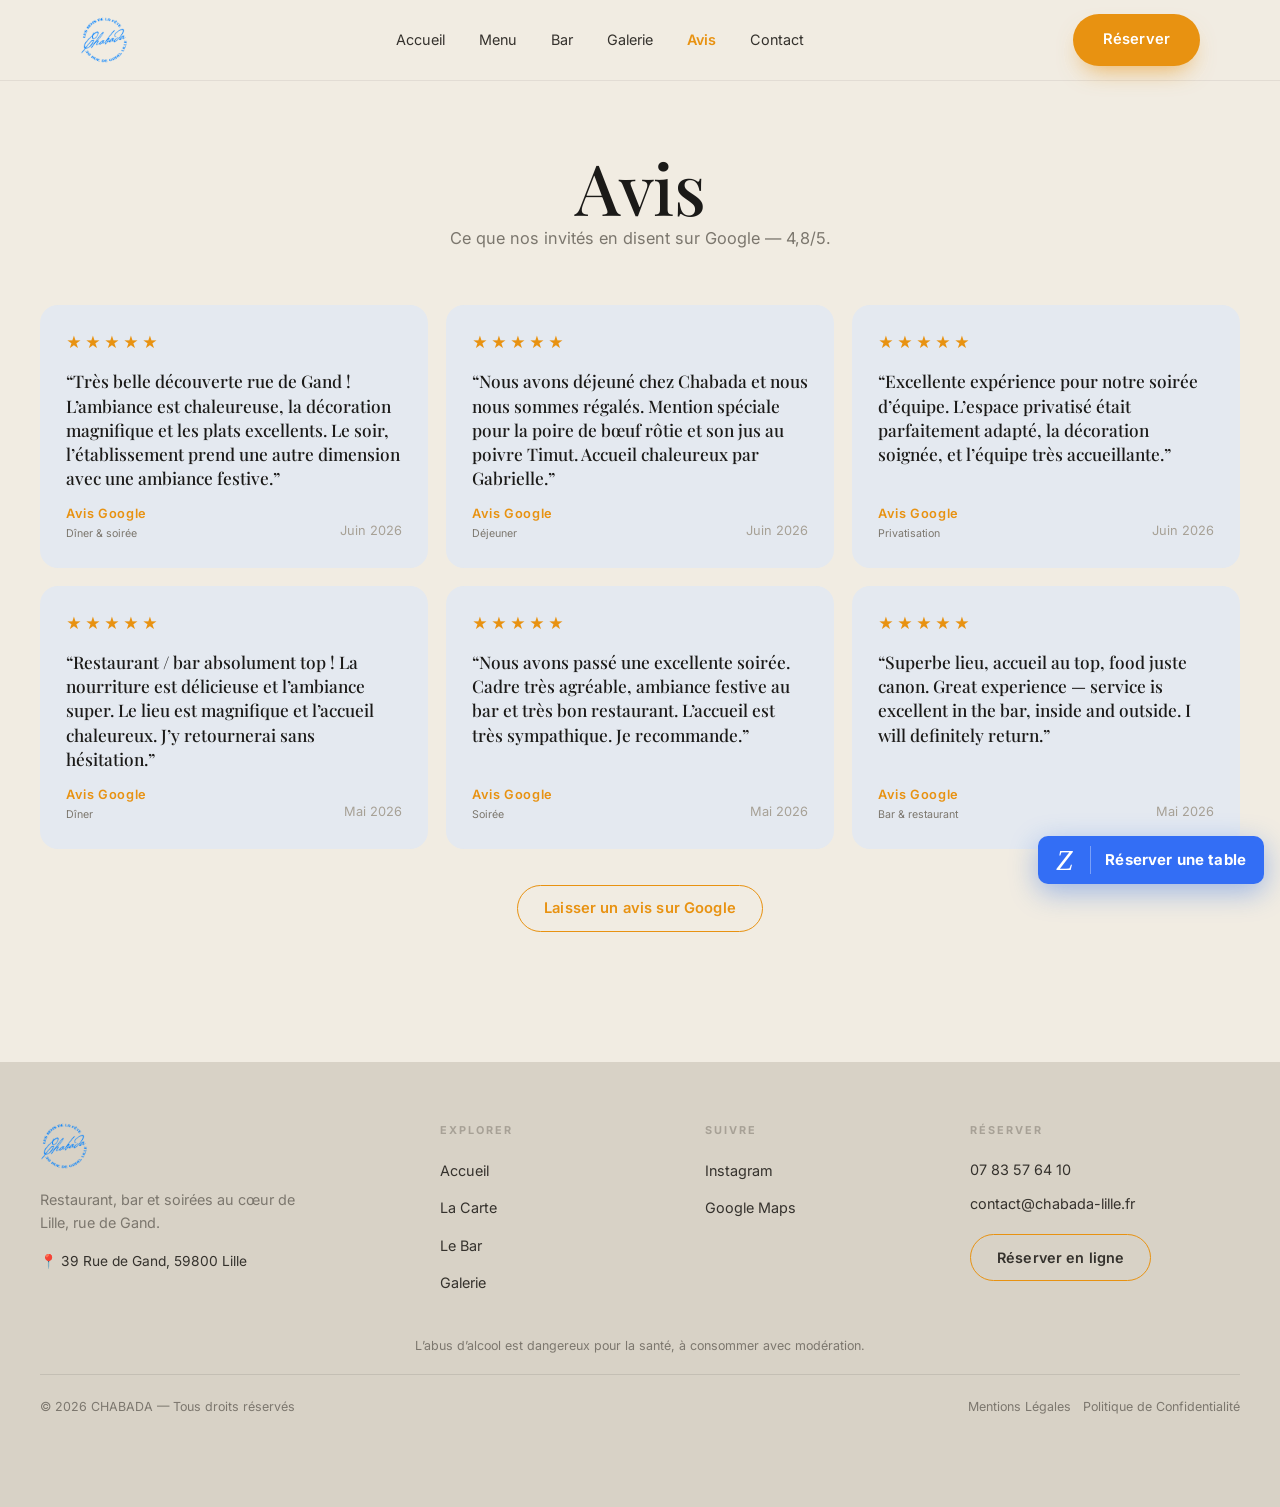
==== commit 2b925939: "Mentions légales : hébergeur OVH, texte données personnelles, mention alcool en pied de page. Co-Aut" ====
--- a/avis.html
+++ b/avis.html
@@ -8,7 +8,7 @@
 <link rel="preconnect" href="https://fonts.googleapis.com" />
 <link rel="preconnect" href="https://fonts.gstatic.com" crossorigin />
 <link href="https://fonts.googleapis.com/css2?family=Playfair+Display:wght@400;500;600;700&family=Inter:wght@400;500;600&family=Great+Vibes&display=swap" rel="stylesheet" />
-<link rel="stylesheet" href="styles.css?v=bar1" />
+<link rel="stylesheet" href="styles.css?v=legal1" />
 <link rel="icon" href="favicon.png" />
 </head>
 <body>
@@ -84,6 +84,7 @@
     </ul></div>
     <div class="fcol"><h5>Réserver</h5><div class="phone"><a href="tel:+33783576410">07 83 57 64 10</a></div><div class="phone"><a href="mailto:contact@chabada-lille.fr">contact@chabada-lille.fr</a></div><a href="https://bookings.zenchef.com/results?rid=385591" class="btn btn-ghost" target="_blank" rel="noopener noreferrer">Réserver en ligne</a></div>
   </div>
+  <div class="wrap footer-alcohol">L’abus d’alcool est dangereux pour la santé, à consommer avec modération.</div>
   <div class="wrap footer-bottom">
     <span>© 2026 CHABADA — Tous droits réservés</span>
     <span><a href="mentions-legales.html">Mentions Légales</a> &nbsp; <a href="mentions-legales.html#donnees-personnelles">Politique de Confidentialité</a></span>
--- a/styles.css
+++ b/styles.css
@@ -170,6 +170,9 @@
 .infos .panel { padding: 28px 30px; }
 .infos .panel h3 { font-size: 1.25rem; margin-bottom: 18px; }
 .infos .info-list { gap: 12px; }
+.panel:has(.services-grid) { display: flex; flex-direction: column; }
+.services-grid { flex: 1; display: grid; grid-template-columns: 1fr 1fr; gap: 16px; }
+.services-grid .info-list { align-content: space-evenly; }
 .info-grid { display: grid; grid-template-columns: 1fr 1fr; gap: 24px; margin-top: 34px; }
 .info-list { list-style: none; display: grid; gap: 18px; }
 .info-list li { display: flex; align-items: center; gap: 12px; color: var(--ink-soft); font-size: .95rem; }
@@ -361,6 +364,7 @@
 .footer .phone { color: var(--ink-soft); font-size: .95rem; margin-bottom: 10px; }
 .footer .phone a { color: inherit; }
 .footer .fcol .btn { margin-top: 8px; }
+.footer-alcohol { padding: 0 0 18px; text-align: center; font-size: .78rem; color: var(--muted); }
 .footer-bottom { border-top: 1px solid rgba(27,26,24,.1); padding: 22px 0 90px; display: flex; justify-content: space-between; font-size: .78rem; color: var(--muted); }
 .footer-bottom a { color: var(--muted); }
 .footer-bottom a:hover { color: var(--ink); }
@@ -507,30 +511,52 @@
 }
 
 /* ---------- Page Bar ---------- */
-.bar-hero { position: relative; margin-top: 24px; height: min(62svh, 560px); min-height: 380px; display: flex; align-items: flex-end; color: #fff; }
-.bar-hero img { position: absolute; inset: 0; width: 100%; height: 100%; object-fit: cover; }
-.bar-hero::after { content: ""; position: absolute; inset: 0; background: linear-gradient(180deg, rgba(10,8,6,.2) 30%, rgba(10,8,6,.8) 100%); }
-.bar-hero-inner { position: relative; z-index: 2; padding: 44px 48px; max-width: 640px; }
-.bar-hero .script-mark { font-family: var(--font-script); font-size: 2.6rem; color: #f0c987; display: block; line-height: 1.1; }
-.bar-hero h1 { color: #fff; font-size: clamp(2.2rem, 5vw, 3.6rem); margin: 4px 0 12px; }
-.bar-hero p { color: rgba(255,255,255,.85); }
-.bar-intro { display: grid; grid-template-columns: 1.1fr .9fr; gap: 48px; align-items: end; max-width: 920px; margin: 0 auto; }
-.bar-intro .eyebrow { display: block; margin-bottom: 12px; }
-.bar-intro .section-lead { margin: 0; }
-.bar-carte .section-head { margin-bottom: 34px; }
-.bar-cols { display: grid; grid-template-columns: 1fr 1fr; gap: 56px; max-width: 920px; margin: 0 auto; }
-.bar-cat { font-family: var(--font-serif); font-size: 1.35rem; font-weight: 500; margin: 28px 0 6px; padding-bottom: 8px; border-bottom: 2px solid var(--amber); display: inline-block; }
-.bar-cols > div > .bar-cat:first-child { margin-top: 0; }
-.bar-item { display: flex; justify-content: space-between; gap: 16px; padding: 12px 0; border-bottom: 1px solid var(--line-soft); color: var(--ink-soft); }
-.bar-photos { display: grid; grid-template-columns: repeat(4, 1fr); gap: 14px; }
-.bar-photos img { width: 100%; aspect-ratio: 3/4; object-fit: cover; border-radius: var(--radius); }
-.bar-infos { max-width: 920px; margin: 0 auto; }
+.bar2-section { padding: 56px 0 0; }
+.bar2-section:last-of-type { padding-bottom: 80px; }
+.bar2-hero { position: relative; margin-top: 24px; height: min(64svh, 580px); min-height: 400px; display: flex; align-items: center; justify-content: center; text-align: center; color: #fff; }
+.bar2-hero img { position: absolute; inset: 0; width: 100%; height: 100%; object-fit: cover; }
+.bar2-hero::after { content: ""; position: absolute; inset: 0; background: rgba(10,8,6,.5); }
+.bar2-hero-inner { position: relative; z-index: 2; padding: 30px 24px; }
+.bar2-logo { display: block; padding-top: .15em; font-family: "Monsieur La Doulaise", cursive; font-size: clamp(4rem, 8vw, 6.5rem); line-height: 1; color: #f0c987; text-shadow: 0 2px 18px rgba(0,0,0,.35); }
+.bar2-hero h1 { color: #fff; font-size: clamp(2rem, 4vw, 3rem); margin: -4px 0 10px; }
+.bar2-hero p { color: rgba(255,255,255,.85); }
+.bar2-hero-links { display: flex; justify-content: center; gap: 28px; margin-top: 22px; }
+.bar2-hero-links a, .bar2-link { font-family: var(--font-serif); font-size: 1.1rem; padding-bottom: 3px; border-bottom: 2px solid var(--amber); }
+.bar2-hero-links a:hover, .bar2-link:hover { color: var(--amber); }
+.bar2-intro { max-width: 720px; margin: 0 auto; text-align: center; }
+.bar2-intro .eyebrow { display: block; margin-bottom: 12px; }
+.bar2-intro h2 { font-size: clamp(1.8rem, 3.4vw, 2.5rem); }
+.bar2-intro p { color: var(--muted); margin-top: 14px; }
+.bar2-intro .bar2-sign { margin-top: 22px; font-family: var(--font-serif); font-size: 1.25rem; color: var(--ink); }
+.bar2-menu { max-width: 920px; margin: 0 auto; display: grid; grid-template-columns: 1fr 1px 1fr; gap: 40px; text-align: center; padding: 44px 36px; }
+.bar2-menu-sep { background: var(--line); }
+.bar2-menu h3 { font-family: var(--font-serif); font-size: 1.5rem; font-weight: 500; display: inline-block; padding-bottom: 6px; border-bottom: 2px solid var(--amber); margin-bottom: 18px; }
+.bar2-menu ul { list-style: none; display: grid; gap: 10px; font-family: var(--font-serif); font-size: 1.12rem; color: var(--ink-soft); }
+.bar2-note { margin-top: 26px; color: var(--muted); font-size: .88rem; }
+.bar2-nights { max-width: 920px; margin: 0 auto; display: grid; grid-template-columns: 1.2fr .8fr; background: var(--ink); color: #fff; border-radius: var(--radius); overflow: hidden; }
+.bar2-nights-text { padding: 44px 40px; display: grid; gap: 14px; align-content: center; }
+.bar2-nights h2 { color: #fff; font-size: clamp(1.7rem, 3vw, 2.3rem); }
+.bar2-nights p { color: rgba(255,255,255,.75); }
+.bar2-nights .bar2-link { justify-self: start; color: #fff; }
+.bar2-nights img { width: 100%; height: 100%; min-height: 300px; object-fit: cover; }
+.bar2-photos { max-width: 920px; margin: 0 auto; display: grid; grid-template-columns: repeat(3, 1fr); gap: 14px; }
+.bar2-photos img { width: 100%; aspect-ratio: 3/4; object-fit: cover; border-radius: var(--radius); }
+.bar2-infos { max-width: 920px; margin: 0 auto; display: grid; grid-template-columns: 1fr 1fr; gap: 18px; }
+.bar2-addr { display: grid; gap: 4px; margin-top: 22px; padding-top: 18px; border-top: 1px solid var(--line); color: var(--ink-soft); }
+.bar2-addr .label { font-size: .68rem; letter-spacing: .18em; text-transform: uppercase; color: var(--muted-2); }
+.bar2-addr a { color: var(--amber); font-size: .9rem; }
+@media (max-width: 900px) {
+  .bar2-section { padding-top: 40px; }
+  .bar2-menu { grid-template-columns: 1fr; gap: 28px; padding: 32px 22px; }
+  .bar2-menu-sep { height: 1px; }
+  .bar2-nights { grid-template-columns: 1fr; }
+  .bar2-nights-text { padding: 32px 24px; }
+  .bar2-nights img { min-height: 240px; }
+  .bar2-photos { grid-template-columns: 1fr 1fr; }
+  .bar2-photos img:last-child { display: none; }
+  .bar2-infos { grid-template-columns: 1fr; }
+}
 .bar-p { color: var(--ink-soft); font-size: .95rem; margin-bottom: 18px; }
 .bar-links { display: grid; gap: 8px; }
 .bar-links a { font-family: var(--font-serif); font-size: 1.1rem; justify-self: start; border-bottom: 2px solid var(--amber); }
 .bar-links a:hover { color: var(--amber); }
-@media (max-width: 900px) {
-  .bar-intro, .bar-cols { grid-template-columns: 1fr; gap: 24px; }
-  .bar-photos { grid-template-columns: 1fr 1fr; }
-  .bar-hero-inner { padding: 28px 24px; }
-}
